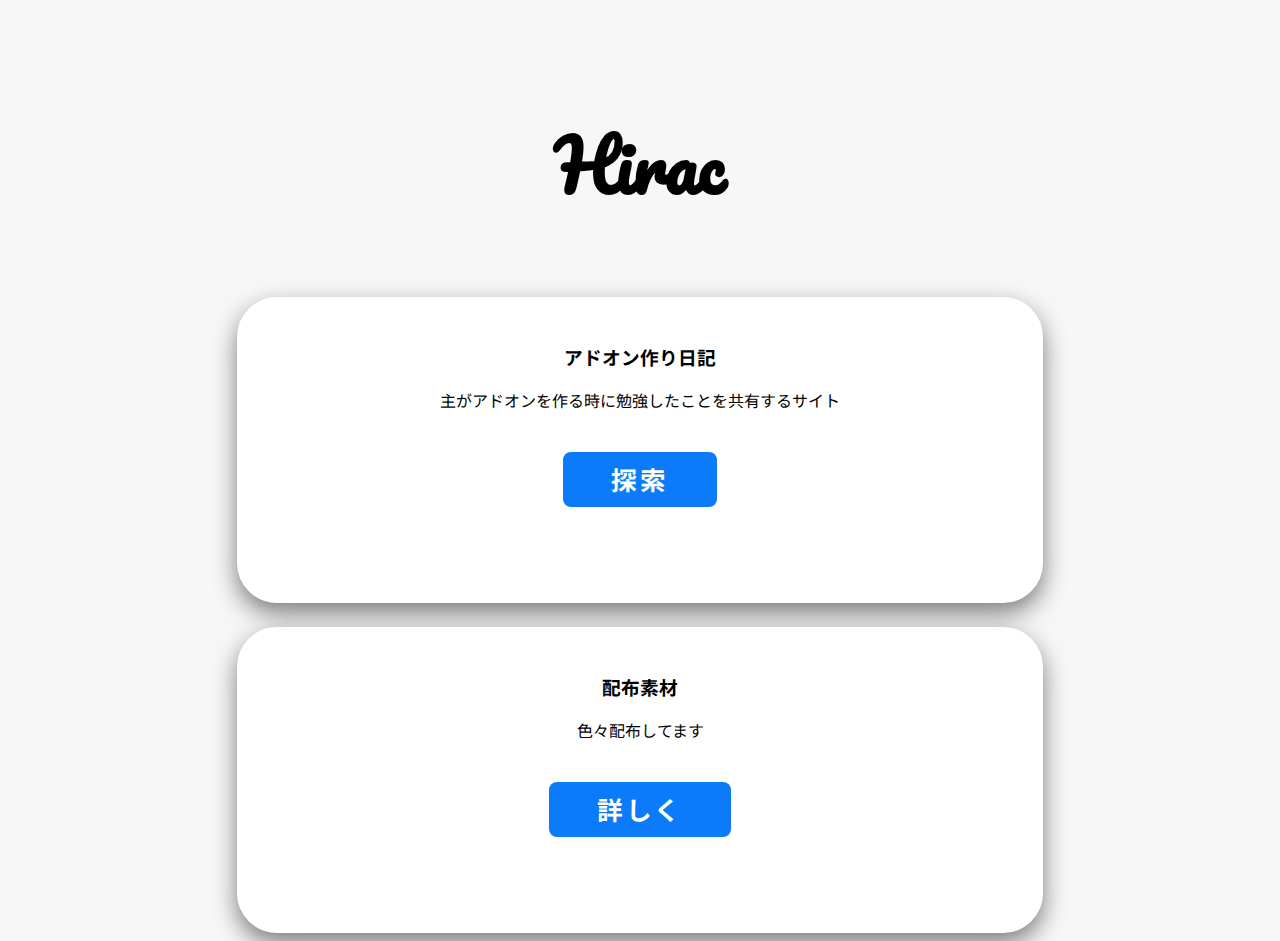
==== index.html @ e50efeec "Update index.html" ====
<!DOCTYPE html>
<html>
<head>
　　<meta charset="UTF-8">
　　<title>HIRAC | Home</title>
  <link rel="stylesheet" href="assets/index.css">
</head>
<body>
　　<div class="wrap">
	<div class="bg"></div>
</div>
	
　　<h1>Hirac</h1>
</br>
	
<div class="box" id="makeImg">

　　<h3>アドオン作り日記</h3>
<p>主がアドオンを作る時に勉強したことを共有するサイト</p>
	

	
</br> <a href="" class="btn btn--orange">探索</a>
	</div>
</br>
	<div class="box" id="makeImg">

　　<h3>配布素材</h3>
<p>色々配布してます</p>
	

	
</br> <a href="" class="btn btn--orange">詳しく</a>
	</div>
</body>
</html>
---- assets/index.css ----
@import url('https://fonts.googleapis.com/css2?family=Noto+Sans+JP:wght@100..900&display=swap');
@import url('https://fonts.googleapis.com/css2?family=Lobster&display=swap');
@import url('https://fonts.googleapis.com/css2?family=Pacifico&display=swap');

body {
    font-family: "Noto Sans JP", sans-serif;
    background-color: #f7f7f7;
    text-align:center;
}

h1 {
font-family: "Pacifico", cursive;
  font-size: 70px;  
}

a {
  font-size: 1.6rem;
  font-weight: 700;
  line-height: 1.5;
  position: relative;
  display: inline-block;
  padding: 0.5rem 3rem;
  cursor: pointer;
  -webkit-user-select: none;
  -moz-user-select: none;
  -ms-user-select: none;
  user-select: none;
  -webkit-transition: all 0.3s;
  transition: all 0.3s;
  text-align: center;
  vertical-align: middle;
  text-decoration: none;
  letter-spacing: 0.1em;
  color: #0c7bf9;
  border-radius: 0.5rem;
}

.btn--orange,
a.btn--orange {
  color: #fff;
  background-color: #0c7bf9;
}
.btn--orange:hover,
a.btn--orange:hover {
  color: #fff;
  background: #63aafa;
}

.wrap {
	animation: fadein 1s forwards;
}

@keyframes fadein {
	0% {opacity: 0}
	100% {opacity: 1}
}

.container{
  height: 300px;
  width: 300px;
  position: relative;
}

.image {
  position: absolute;
  top: 0;
  left: 0;
  bottom: 0;
  right: 0;
  opacity: 0;
  background-size: cover;
  background-position: center center;
  
  animation: image-switch-animation 25s infinite;
}

.src1 {
  background-image: url(https://hiracmc.github.io/profile/assets/noimage.png);
}
.src2 {
  background-image: url(https://hiracmc.github.io/profile/assets/noimage.png);
}
.src3 {
  background-image: url(https://hiracmc.github.io/profile/assets/noimage.png);
}
.src4 {
  background-image: url(https://hiracmc.github.io/profile/assets/noimage.png);
}
.src5 {
  background-image: url(https://hiracmc.github.io/profile/assets/noimage.png);
}

.box {
  margin       : auto;
  width        : 800px;
  height       : 300px;
  background   : #fff;
  border: solid 3px #fff;
    border-radius: 40px;
  box-shadow: 0 10px 25px 0 rgba(0, 0, 0, .5);
}
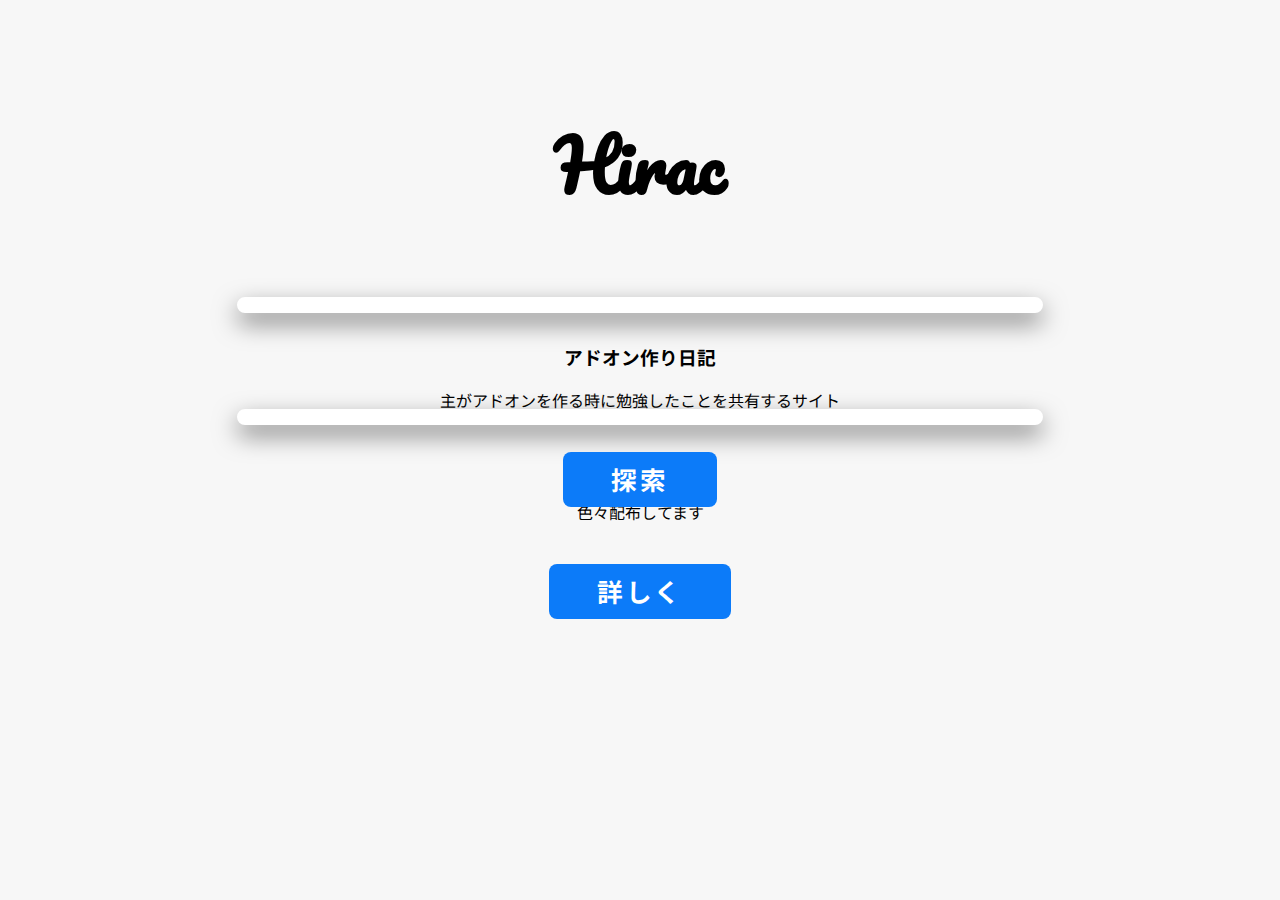
==== commit 2c715054: "Update index.html" ====
--- a/index.html
+++ b/index.html
@@ -22,7 +22,7 @@
 	
 </br> <a href="" class="btn btn--orange">探索</a>
 	</div>
-</br>
+</br></br></br></br>
 	<div class="box" id="makeImg">
 
 　　<h3>配布素材</h3>
--- a/assets/index.css
+++ b/assets/index.css
@@ -93,7 +93,7 @@
 .box {
   margin       : auto;
   width        : 800px;
-  height       : 300px;
+  height       : 10px;
   background   : #fff;
   border: solid 3px #fff;
     border-radius: 40px;
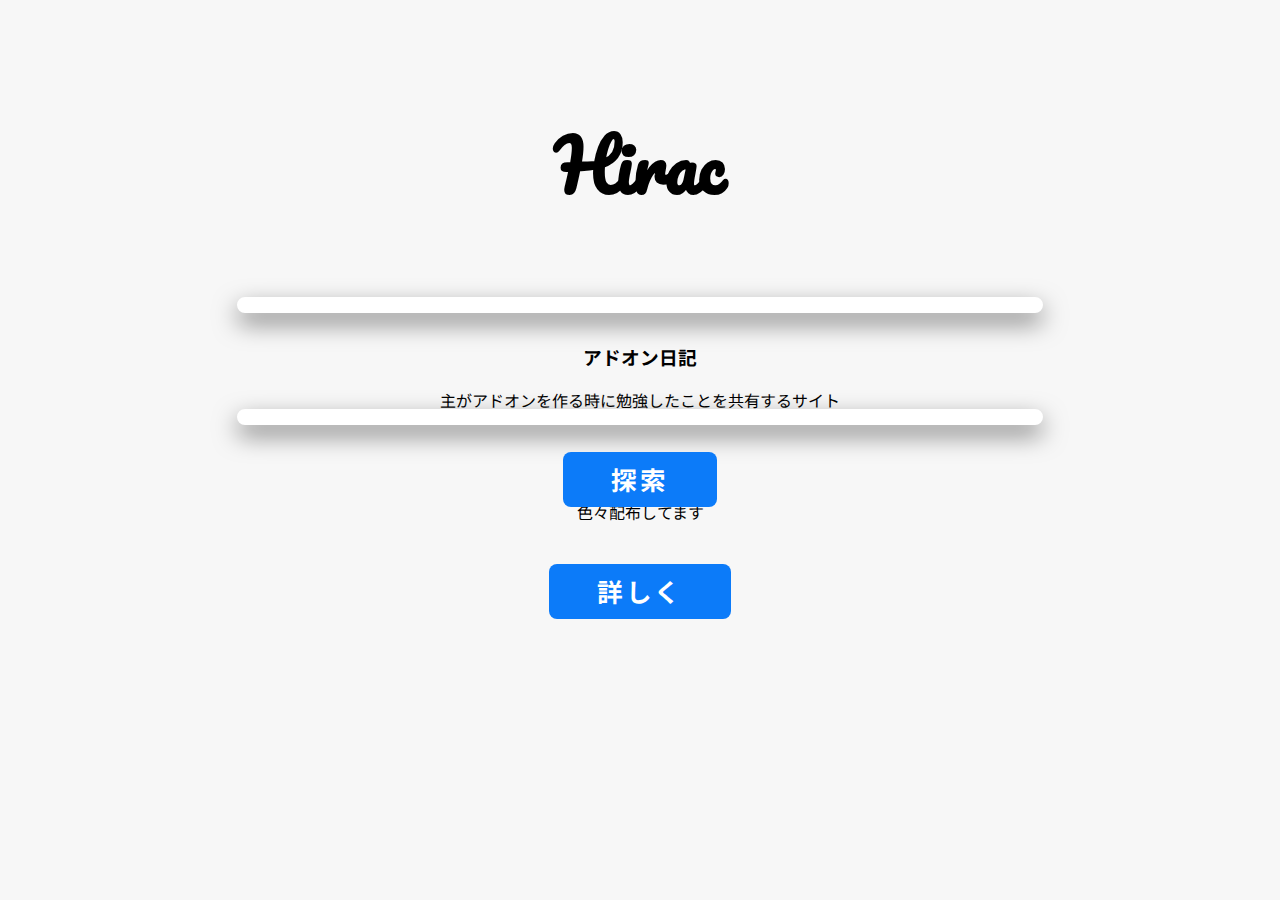
==== commit 2d21a7b4: "Update index.html" ====
--- a/index.html
+++ b/index.html
@@ -15,7 +15,7 @@
 	
 <div class="box" id="makeImg">
 
-　　<h3>アドオン作り日記</h3>
+　　<h3>アドオン日記</h3>
 <p>主がアドオンを作る時に勉強したことを共有するサイト</p>
 	
 
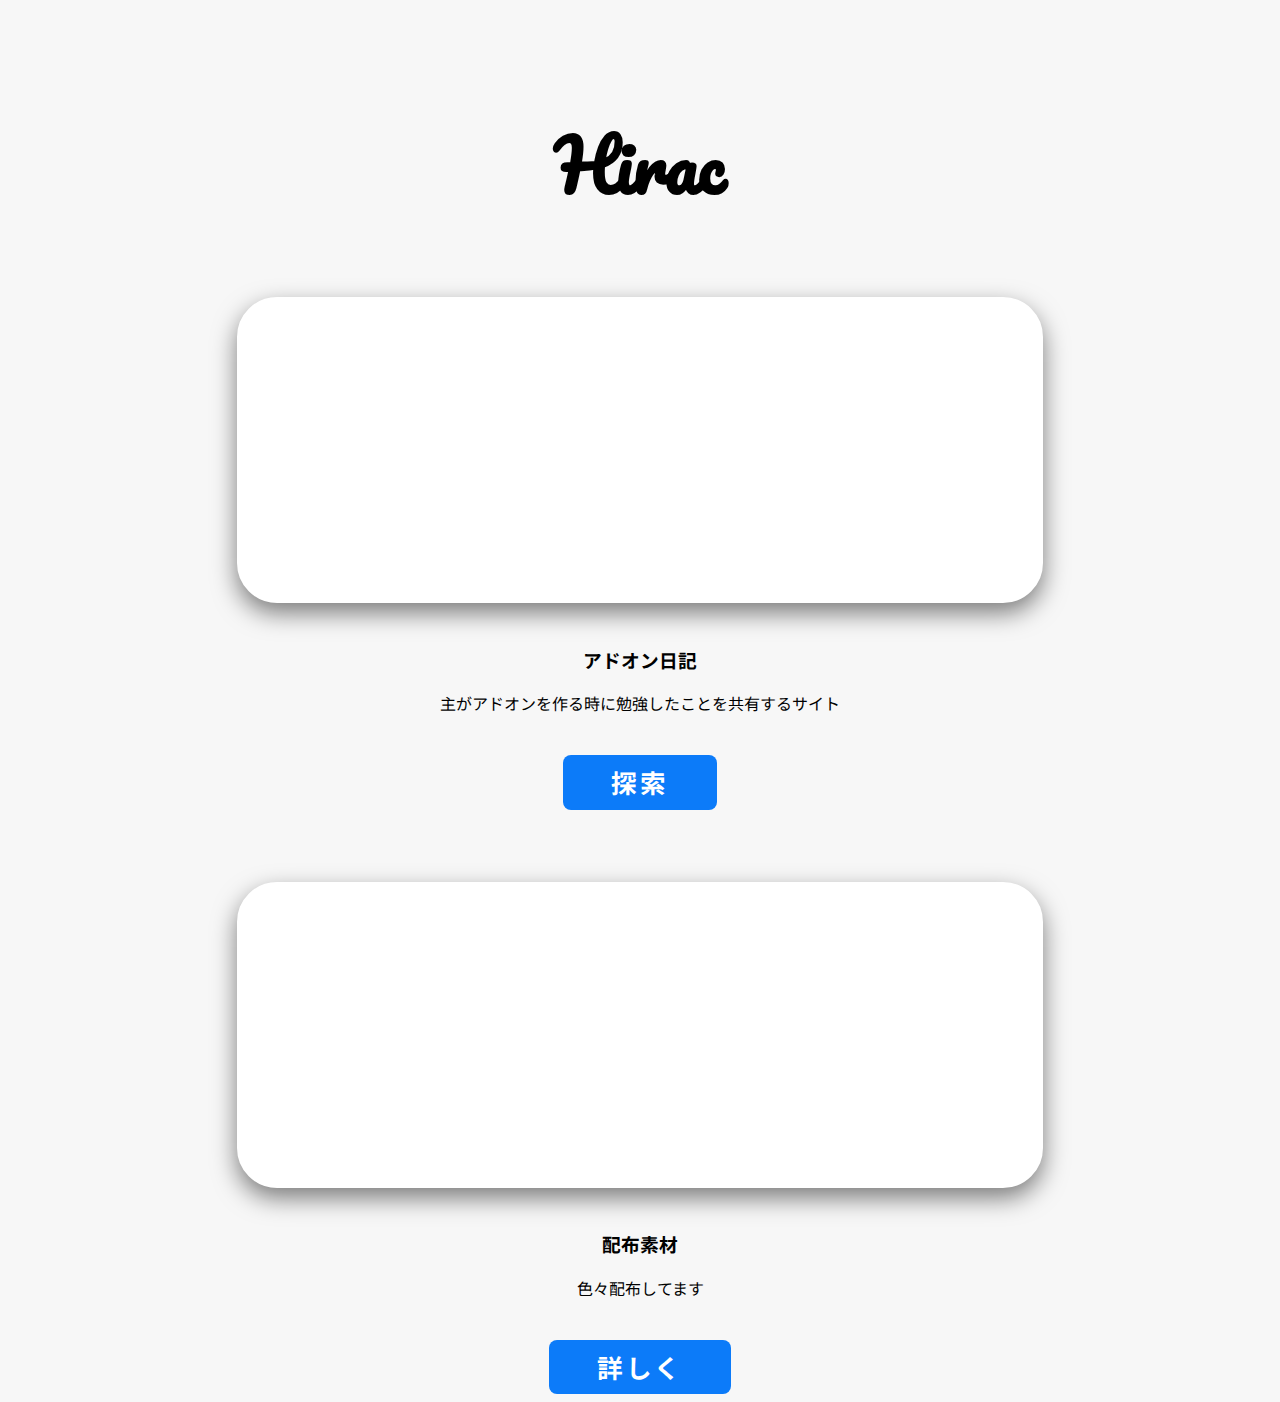
==== commit f42c6eeb: "Update index.html" ====
--- a/index.html
+++ b/index.html
@@ -14,7 +14,7 @@
 </br>
 	
 <div class="box" id="makeImg">
-
+</div>
 　　<h3>アドオン日記</h3>
 <p>主がアドオンを作る時に勉強したことを共有するサイト</p>
 	
@@ -24,7 +24,7 @@
 	</div>
 </br></br></br></br>
 	<div class="box" id="makeImg">
-
+</div>
 　　<h3>配布素材</h3>
 <p>色々配布してます</p>
 	
--- a/assets/index.css
+++ b/assets/index.css
@@ -93,7 +93,7 @@
 .box {
   margin       : auto;
   width        : 800px;
-  height       : 10px;
+  height       : 300px;
   background   : #fff;
   border: solid 3px #fff;
     border-radius: 40px;
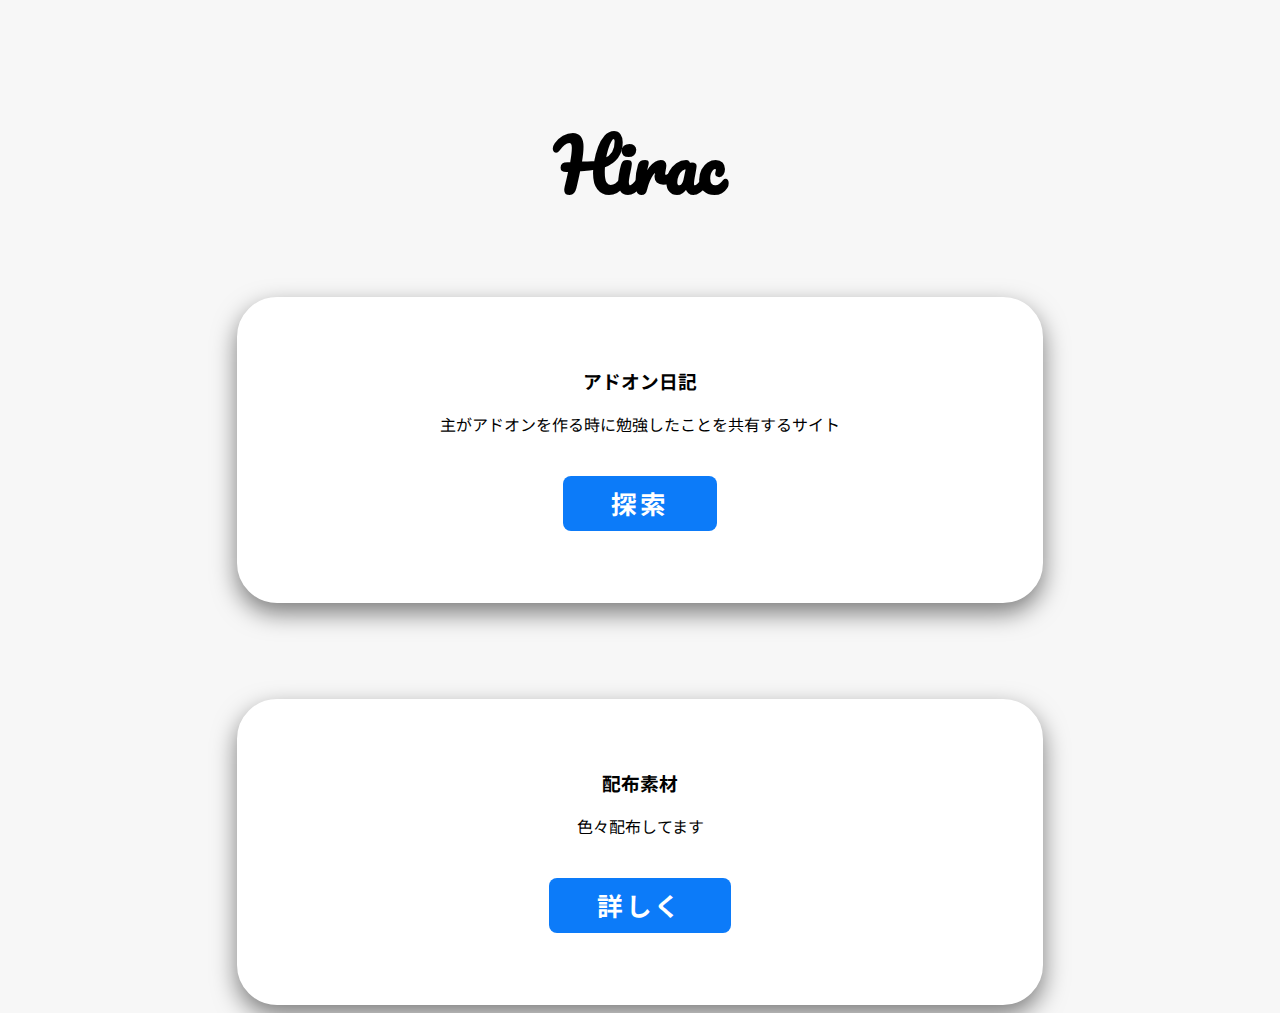
==== commit 6702411a: "Update index.html" ====
--- a/index.html
+++ b/index.html
@@ -14,7 +14,7 @@
 </br>
 	
 <div class="box" id="makeImg">
-</div>
+	</br>
 　　<h3>アドオン日記</h3>
 <p>主がアドオンを作る時に勉強したことを共有するサイト</p>
 	
@@ -24,7 +24,7 @@
 	</div>
 </br></br></br></br>
 	<div class="box" id="makeImg">
-</div>
+</br>
 　　<h3>配布素材</h3>
 <p>色々配布してます</p>
 	
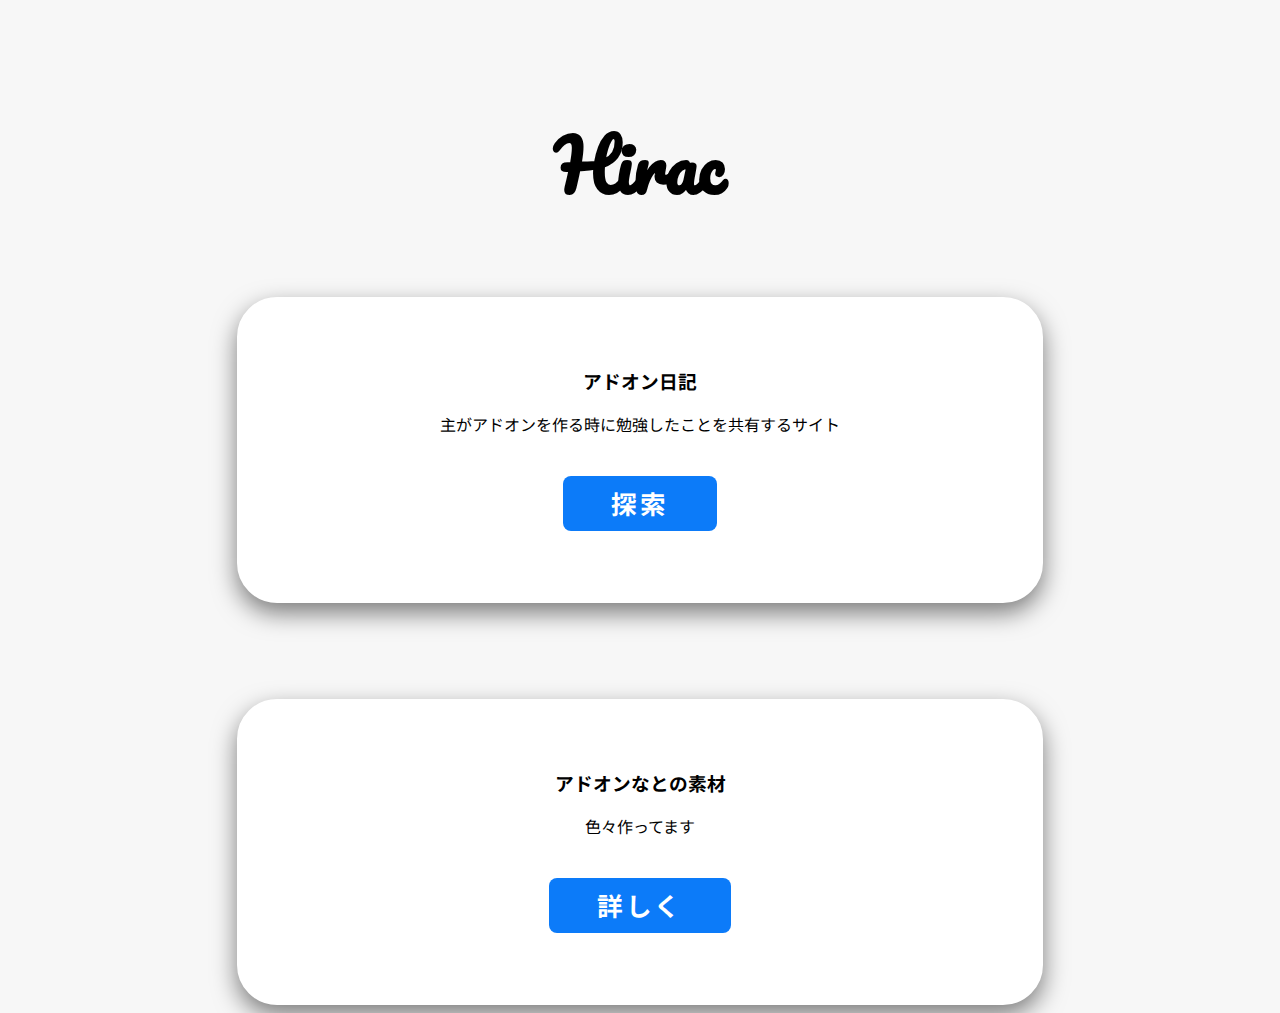
==== commit e28391c9: "Update index.html" ====
--- a/index.html
+++ b/index.html
@@ -20,17 +20,17 @@
 	
 
 	
-</br> <a href="" class="btn btn--orange">探索</a>
+</br> <a href="https://github.com/hiracmc/profile/wiki" class="btn btn--orange">探索</a>
 	</div>
 </br></br></br></br>
 	<div class="box" id="makeImg">
 </br>
-　　<h3>配布素材</h3>
-<p>色々配布してます</p>
+　　<h3>アドオンなとの素材</h3>
+<p>色々作ってます</p>
 	
 
 	
-</br> <a href="" class="btn btn--orange">詳しく</a>
+</br> <a href="./dis" class="btn btn--orange">詳しく</a>
 	</div>
 </body>
 </html> 
